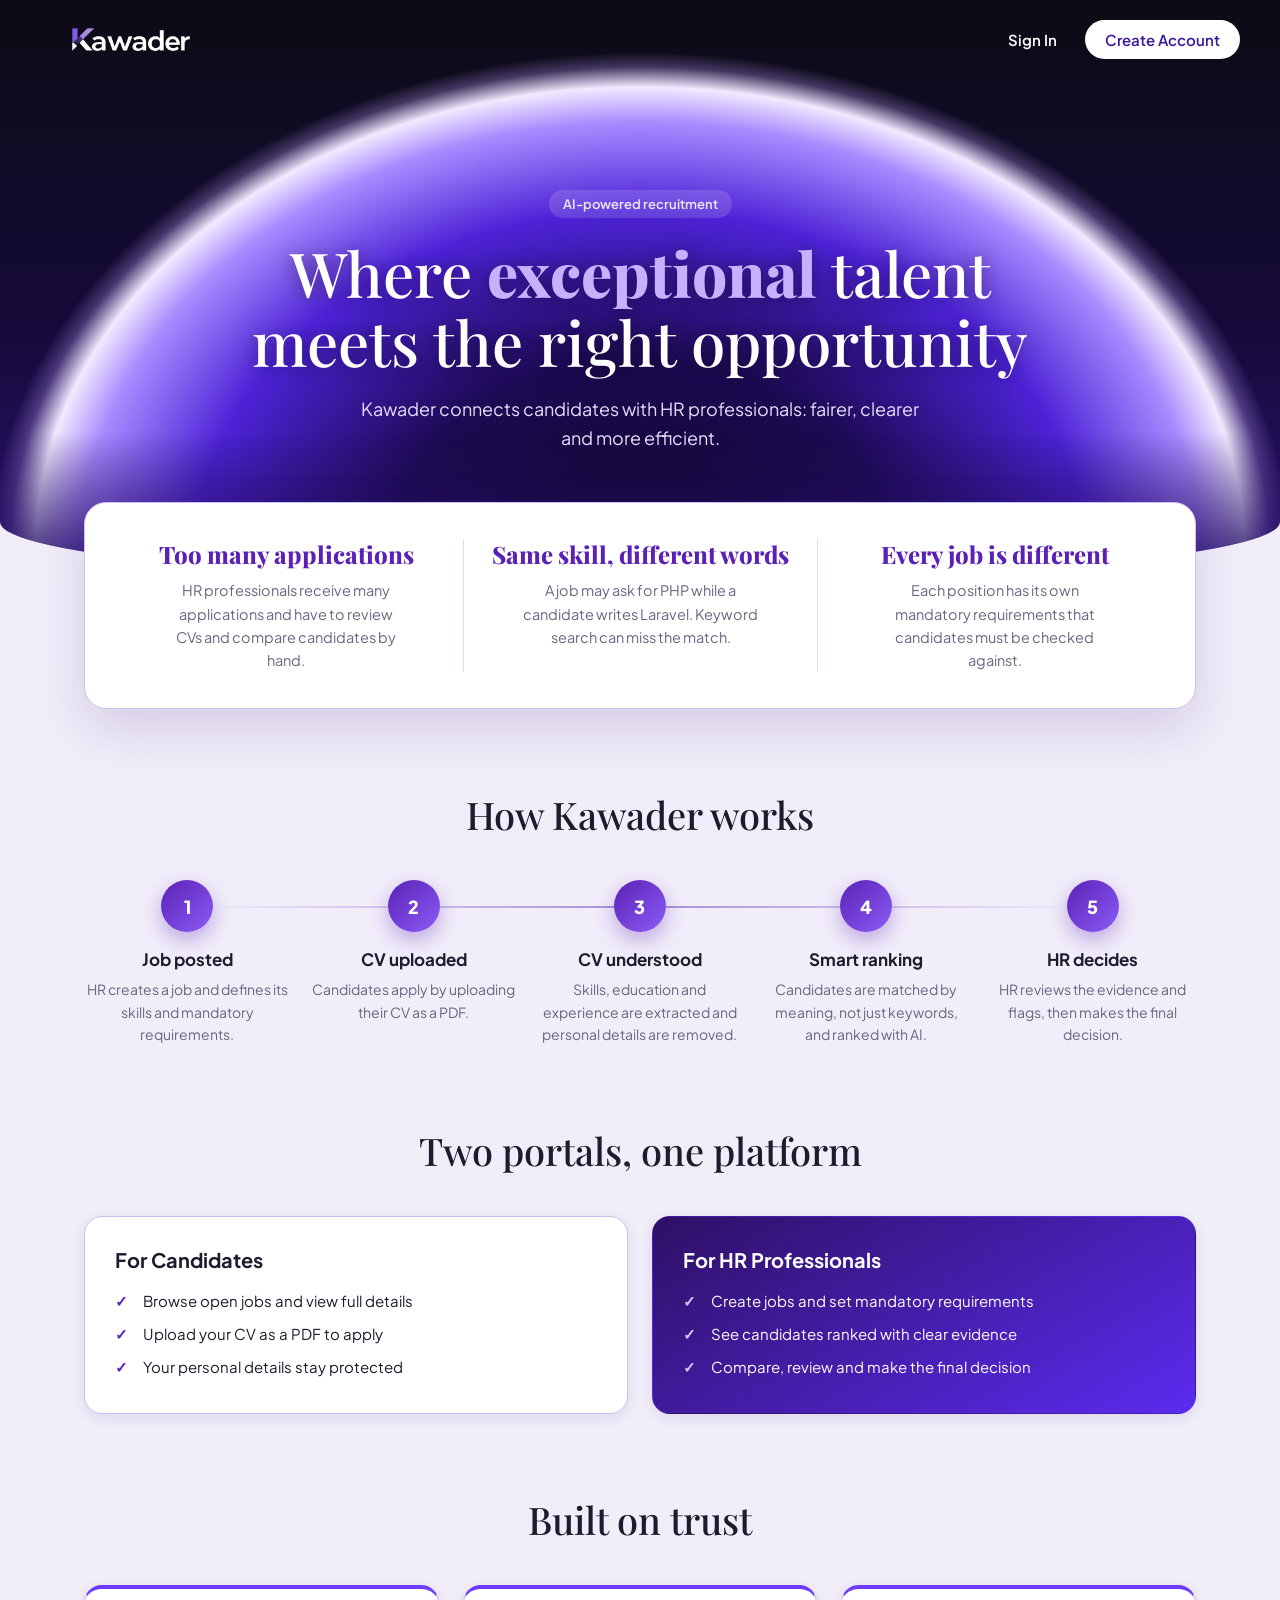
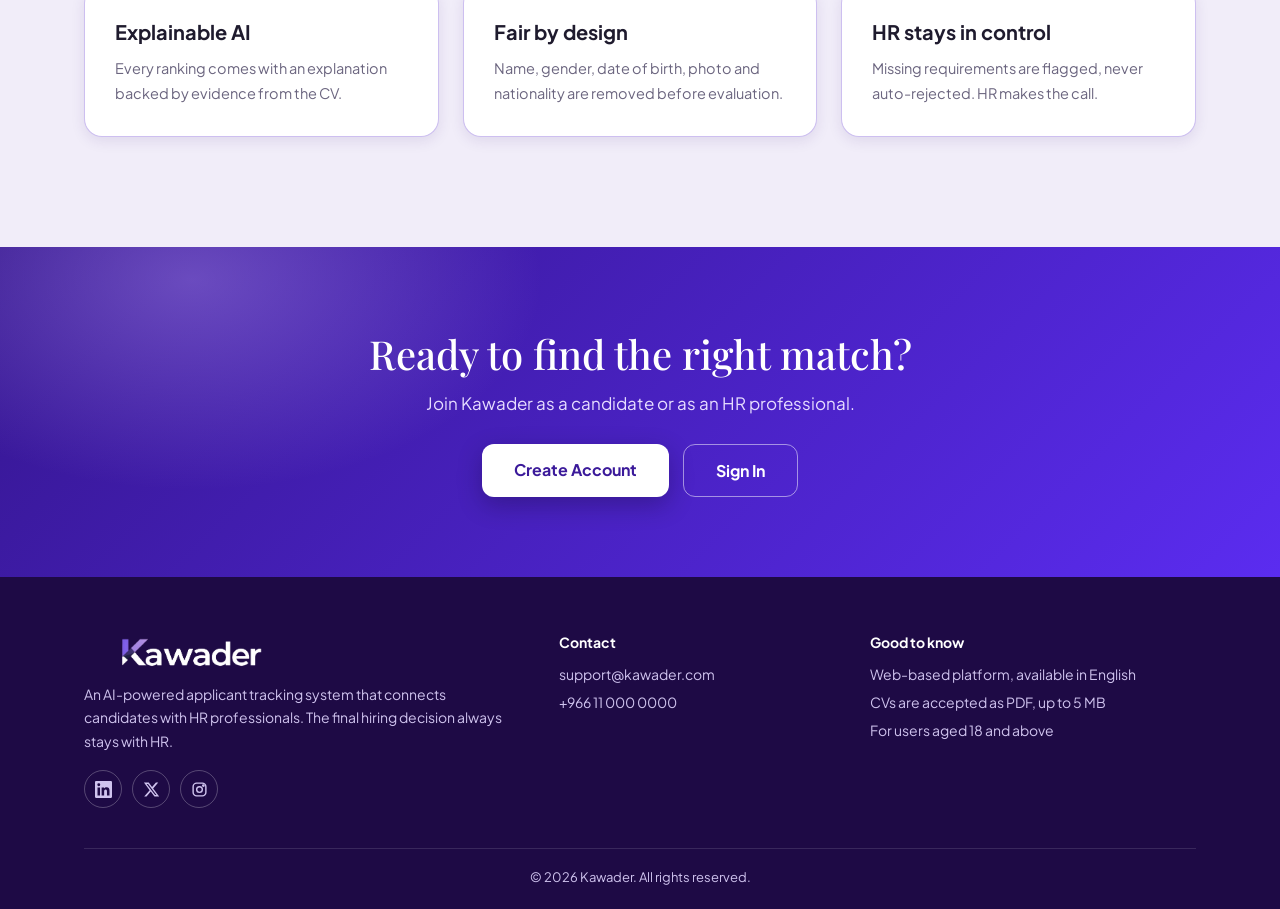
==== pages/home.html @ 70653b74 "add home" ====
<!DOCTYPE html>
<html lang="en">
<head>
  <meta charset="UTF-8">
  <meta name="viewport" content="width=device-width, initial-scale=1">
  <title>Kawader</title>
  <link rel="stylesheet" href="style.css">
</head>
<body id="homePage">

  <!-- Home page: no header, only the top bar and the footer -->
  <section class="home-hero">
    <div class="home-nav">
      <div class="home-logo-box"><img src="../images/KawaderLogoLight.png" alt="Kawader" class="home-logo"></div>
      <div class="home-top">
        <a href="signin.html">Sign In</a>
        <a href="signup.html" class="home-top-btn">Create Account</a>
      </div>
    </div>
    <div class="home-glow"></div>
    <div class="container home-hero-content">
      <span class="badge">AI-powered recruitment</span>
      <h1>Where <strong>exceptional</strong> talent meets the right opportunity</h1>
      <p>Kawader connects candidates with HR professionals: fairer, clearer and more efficient.</p>
    </div>
  </section>

  <main class="home-body">
    <div class="container">

      <section class="home-stats-card">
        <div class="home-stats">
          <div class="home-stat"><strong>Too many applications</strong><span>HR professionals receive many applications and have to review CVs and compare candidates by hand.</span></div>
          <div class="home-stat"><strong>Same skill, different words</strong><span>A job may ask for PHP while a candidate writes Laravel. Keyword search can miss the match.</span></div>
          <div class="home-stat"><strong>Every job is different</strong><span>Each position has its own mandatory requirements that candidates must be checked against.</span></div>
        </div>
      </section>

      <section class="home-block">
        <h2>How Kawader works</h2>
        <div class="home-steps">
          <div class="home-step"><div class="home-num">1</div><h3>Job posted</h3><p>HR creates a job and defines its skills and mandatory requirements.</p></div>
          <div class="home-step"><div class="home-num">2</div><h3>CV uploaded</h3><p>Candidates apply by uploading their CV as a PDF.</p></div>
          <div class="home-step"><div class="home-num">3</div><h3>CV understood</h3><p>Skills, education and experience are extracted and personal details are removed.</p></div>
          <div class="home-step"><div class="home-num">4</div><h3>Smart ranking</h3><p>Candidates are matched by meaning, not just keywords, and ranked with AI.</p></div>
          <div class="home-step"><div class="home-num">5</div><h3>HR decides</h3><p>HR reviews the evidence and flags, then makes the final decision.</p></div>
        </div>
      </section>

      <section class="home-block">
        <h2>Two portals, one platform</h2>
        <div class="home-two">
          <div class="card home-card">
            <h3>For Candidates</h3>
            <ul>
              <li>Browse open jobs and view full details</li>
              <li>Upload your CV as a PDF to apply</li>
              <li>Your personal details stay protected</li>
            </ul>
          </div>
          <div class="card home-card dark">
            <h3>For HR Professionals</h3>
            <ul>
              <li>Create jobs and set mandatory requirements</li>
              <li>See candidates ranked with clear evidence</li>
              <li>Compare, review and make the final decision</li>
            </ul>
          </div>
        </div>
      </section>

      <section class="home-block">
        <h2>Built on trust</h2>
        <div class="home-three">
          <div class="card home-card home-trust"><h3>Explainable AI</h3><p>Every ranking comes with an explanation backed by evidence from the CV.</p></div>
          <div class="card home-card home-trust"><h3>Fair by design</h3><p>Name, gender, date of birth, photo and nationality are removed before evaluation.</p></div>
          <div class="card home-card home-trust"><h3>HR stays in control</h3><p>Missing requirements are flagged, never auto-rejected. HR makes the call.</p></div>
        </div>
      </section>

    </div>
  </main>

  <section class="home-cta-band">
    <div class="container">
      <h2>Ready to find the right match?</h2>
      <p>Join Kawader as a candidate or as an HR professional.</p>
      <div class="home-cta">
        <a href="signup.html" class="home-btn home-btn-main">Create Account</a>
        <a href="signin.html" class="home-btn home-btn-ghost">Sign In</a>
      </div>
    </div>
  </section>

  <div id="site-footer"></div>

  <script src="layout.js"></script>
</body>
</html>
---- pages/style.css ----
/* Kawader - shared styles used by every page (each page has its own section at the bottom) */
@import url("https://fonts.googleapis.com/css2?family=Plus+Jakarta+Sans:wght@400;500;600;700;800&display=swap");
@import url("https://fonts.googleapis.com/css2?family=Playfair+Display:wght@500;800&display=swap");
:root {
  --purple: #5b21b6;
  --purple-dark: #4c1d95;
  --purple-light: #f1ecfc;
  --text: #1f1b2e;
  --muted: #6b657f;
  --border: #cdbff0;
}

* {
  box-sizing: border-box;
}

body {
  margin: 0;
  font-family: "Plus Jakarta Sans", sans-serif;
  color: var(--text);
  background: #f1edf9;
}

a {
  text-decoration: none;
}

.container {
  max-width: 1160px;
  margin: 0 auto;
  padding: 0 24px;
}

.sr-only {
  position: absolute;
  left: -9999px;
}

/* Buttons and inputs: purple main button, white outlined secondary button */
.btn-primary, .btn-secondary {
  border-radius: 12px;
  min-height: 46px;
  padding: 0 24px;
  font: 700 15px "Plus Jakarta Sans", sans-serif;
  cursor: pointer;
}

.btn-primary {
  background: var(--purple);
  color: #fff;
  border: 0;
}

.btn-primary:hover {
  background: var(--purple-dark);
}

.btn-primary:disabled {
  opacity: .45;
  cursor: not-allowed;
}

.btn-secondary {
  background: #fff;
  color: var(--text);
  border: 1.5px solid var(--border);
}

.input {
  border: 1.5px solid var(--border);
  border-radius: 12px;
  padding: 0 14px;
  min-height: 46px;
  outline: 0;
  font: 500 15px "Plus Jakarta Sans", sans-serif;
}

/* Card (white box with soft purple border), badge (pill label), tag (small skill label) */
.card {
  background: #fff;
  border: 1.5px solid var(--border);
  border-radius: 18px;
  padding: 24px;
  box-shadow: 0 4px 14px rgba(60,30,120,.10);
}

.badge {
  display: inline-block;
  background: var(--purple-light);
  color: var(--purple-dark);
  font-size: 13px;
  font-weight: 600;
  padding: 6px 14px;
  border-radius: 999px;
}

.tag {
  background: var(--purple-light);
  color: var(--purple-dark);
  font-size: 12.5px;
  font-weight: 600;
  padding: 5px 11px;
  border-radius: 8px;
}

/* Header: white bar, logo on the far left, page links in the middle, dark purple underline on the current page */
.site-header {
  background: #fff;
  border-bottom: 1px solid #e9e4f5;
  box-shadow: 0 2px 12px rgba(60,30,120,.06);
}

.header-inner {
  display: grid;
  grid-template-columns: 1fr auto 1fr;
  align-items: center;
  height: 76px;
  padding: 0 40px;
}

.logo {
  height: 44px;
  display: block;
}

.nav {
  display: flex;
  gap: 36px;
}

.nav a {
  padding: 6px 2px;
  color: #4b4563;
  font-weight: 600;
  font-size: 15px;
  border-bottom: 3px solid transparent;
}

.nav a:hover {
  color: var(--purple-dark);
}

.nav a.active {
  color: var(--purple-dark);
  border-bottom-color: var(--purple-dark);
}

/* Sign Out link on the right side of the header */
.auth-buttons {
  display: flex;
  justify-content: flex-end;
  align-items: center;
  gap: 8px;
}

.auth-link {
  padding: 10px 14px;
  font-weight: 600;
  font-size: 15px;
  color: #4b4563;
}

.auth-link:hover {
  color: var(--purple-dark);
}

/* Footer: dark purple, 4 columns (description, contact, about the project) and copyright line */
.site-footer {
  background: #1e0a45;
  color: #cfc3ee;
  padding: 56px 0 24px;
}

.footer-grid {
  display: grid;
  grid-template-columns: 1.6fr 1fr 1.2fr;
  gap: 40px;
}

.footer-grid div {
  display: flex;
  flex-direction: column;
  gap: 10px;
  font-size: 14px;
}

.footer-grid p {
  margin: 0;
  line-height: 1.7;
}

.footer-grid h4 {
  margin: 0 0 4px;
  color: #fff;
  font-size: 14px;
}

.footer-grid a {
  color: #cfc3ee;
}

.footer-grid a:hover {
  color: #fff;
}

/* Social icons under the footer description */
.footer-grid .footer-social {
  flex-direction: row;
  gap: 10px;
  margin-top: 6px;
}

.footer-social a {
  display: grid;
  place-items: center;
  width: 38px;
  height: 38px;
  border: 1px solid rgba(255,255,255,.25);
  border-radius: 50%;
}

.footer-social a:hover {
  background: rgba(255,255,255,.12);
  border-color: #fff;
}

.footer-social svg {
  width: 17px;
  height: 17px;
}

.footer-logo {
  height: 40px;
  align-self: flex-start;
}

.copyright {
  border-top: 1px solid rgba(255,255,255,.12);
  margin-top: 40px;
  padding-top: 20px;
  font-size: 13px;
  text-align: center;
}

/* Modal: dark overlay with a white rounded box in the center (used by Job Details and Upload CV) */
.modal-overlay {
  position: fixed;
  inset: 0;
  background: rgba(15,6,40,.6);
  display: flex;
  align-items: center;
  justify-content: center;
  padding: 20px;
  z-index: 100;
}

.modal-overlay[hidden] {
  display: none;
}

.modal {
  background: #fff;
  border-radius: 20px;
  padding: 28px;
  width: 100%;
  max-width: 460px;
}

.modal h3 {
  margin: 0 0 6px;
  font-size: 22px;
}

.modal-actions {
  display: flex;
  justify-content: flex-end;
  gap: 10px;
  margin-top: 16px;
}

.message {
  min-height: 20px;
  margin: 8px 0 0;
  font-size: 13.5px;
  color: var(--muted);
}

.message.error {
  color: #b42318;
}

.message.success {
  color: #0a7a3d;
}

@media (max-width: 960px) {
  .footer-grid {
    grid-template-columns: 1fr 1fr;
  }
}

@media (max-width: 620px) {
  .footer-grid {
    grid-template-columns: 1fr;
  }
  .header-inner {
    display: flex;
    justify-content: space-between;
    padding: 0 16px;
  }
  .nav {
    gap: 12px;
  }
  .nav a {
    font-size: 13px;
  }
  .logo {
    height: 34px;
  }
  .modal-actions {
    flex-direction: column-reverse;
  }
}

/* ##########################################################
   START OF JOBS PAGE STYLES  (owner: Jobs page)
   - Every selector here starts with #jobsPage, so it only
     affects the Jobs page. Please do not edit this section.
   - Other pages: do NOT write inside this section. Add your
     own section AFTER the "END OF JOBS PAGE STYLES" line:
       1. wrap your page in <div id="yourPage">
       2. start every selector with #yourPage
          example:  #profilePage .title { ... }
   ########################################################## */

/* Hero: near-black background with a glowing purple arch behind the title */
#jobsPage .jobs-hero {
  position: relative;
  overflow: hidden;
  background: #0d0b14;
  padding: 110px 0 190px;
}

#jobsPage .jobs-hero-glow {
  position: absolute;
  left: 50%;
  top: 24px;
  width: 1100px;
  height: 1400px;
  margin-left: -550px;
  border-radius: 50%;
  background: radial-gradient(ellipse closest-side, #0f0628 0%, #1c0a52 35%, #33108f 58%, #5b2cf0 76%, #a98bff 88%, #f1eaff 94%, rgba(190,160,255,.3) 98%, rgba(190,160,255,0) 100%);
}

#jobsPage .jobs-hero-content {
  position: relative;
  text-align: center;
  color: #fff;
}

#jobsPage .jobs-hero .badge {
  background: rgba(255,255,255,.12);
  color: #e4d9ff;
}

#jobsPage .jobs-hero h1 {
  margin: 18px 0 12px;
  font-family: "Playfair Display", serif;
  font-size: 56px;
  line-height: 1.15;
  font-weight: 500;
  text-shadow: 0 2px 18px rgba(0,0,0,.45);
}

#jobsPage .jobs-hero h1 strong {
  font-weight: 800;
  color: #a678ff;
}

#jobsPage .jobs-hero p {
  margin: 0 auto 48px;
  max-width: 560px;
  font-size: 17px;
  line-height: 1.6;
  color: #e6dcff;
}

/* Search bar: white rounded box with the input and the Search button */
#jobsPage .jobs-search {
  display: flex;
  gap: 10px;
  max-width: 680px;
  margin: 0 auto;
  background: #fff;
  padding: 8px;
  border-radius: 16px;
}

#jobsPage .jobs-search .input {
  flex: 1;
  min-width: 0;
  border: 0;
  min-height: 48px;
}

/* Category filter chips and the 'Available Jobs' heading */
#jobsPage .jobs-section {
  padding-top: 36px;
  padding-bottom: 64px;
}

#jobsPage .jobs-filters {
  display: flex;
  flex-wrap: wrap;
  gap: 10px;
  margin-bottom: 28px;
}

#jobsPage .jobs-chip {
  border: 1px solid #ddd6ee;
  background: #fff;
  color: #4b4563;
  font: 600 14px "Plus Jakarta Sans", sans-serif;
  padding: 10px 18px;
  border-radius: 999px;
  min-height: 44px;
  cursor: pointer;
}

#jobsPage .jobs-chip.active {
  background: var(--purple);
  border-color: var(--purple);
  color: #fff;
}

#jobsPage .jobs-head {
  display: flex;
  align-items: baseline;
  justify-content: space-between;
  margin-bottom: 20px;
}

#jobsPage .jobs-head h2 {
  margin: 0;
  font-size: 24px;
  font-weight: 800;
}

#jobsPage .jobs-head span {
  font-size: 14px;
  color: var(--muted);
}

/* Jobs grid: 3 cards per row (2 on tablet, 1 on phone) */
#jobsPage .jobs-grid {
  display: grid;
  grid-template-columns: repeat(3, 1fr);
  gap: 24px;
}

#jobsPage .jobs-empty {
  grid-column: 1 / -1;
  text-align: center;
  color: var(--muted);
  padding: 40px 0;
}

/* Job card: lifts up slightly on hover */
#jobsPage .job-card {
  display: flex;
  flex-direction: column;
  gap: 14px;
  transition: transform .2s, box-shadow .2s, border-color .2s;
}

#jobsPage .job-card:hover {
  transform: translateY(-4px);
  box-shadow: 0 14px 30px rgba(91,33,182,.14);
  border-color: #a78bdb;
}

#jobsPage .job-card h3 {
  margin: 0;
  font-size: 19px;
}

#jobsPage .job-company {
  font-size: 14px;
  color: var(--purple);
  font-weight: 600;
  margin-top: 2px;
}

/* City with a small pin icon, shown on the card (experience is only inside the details) */
#jobsPage .job-city {
  display: flex;
  align-items: center;
  gap: 5px;
}

#jobsPage .job-city svg {
  width: 14px;
  height: 14px;
  flex-shrink: 0;
}

#jobsPage .job-desc {
  margin: 0;
  font-size: 14px;
  line-height: 1.6;
  color: #5a5470;
}

#jobsPage .job-tags {
  display: flex;
  flex-wrap: wrap;
  gap: 8px;
}

#jobsPage .job-meta {
  display: flex;
  justify-content: space-between;
  gap: 8px;
  font-size: 13px;
  color: var(--muted);
  border-top: 1px solid #efeaf8;
  padding-top: 14px;
  margin-top: auto;
}

/* View Details / Apply buttons inside each card */
#jobsPage .job-actions {
  display: flex;
  gap: 10px;
}

#jobsPage .job-actions button {
  flex: 1;
  padding: 0 12px;
}

/* View Details modal (reuses the shared modal styles) */
#jobsPage .details-modal {
  max-width: 640px;
  max-height: 90vh;
  overflow-y: auto;
}

#jobsPage .details-meta {
  display: grid;
  grid-template-columns: 1fr 1fr;
  gap: 12px;
  margin: 18px 0 6px;
}

#jobsPage .details-meta div {
  background: var(--purple-light);
  border-radius: 12px;
  padding: 12px 14px;
  display: flex;
  flex-direction: column;
  gap: 2px;
}

#jobsPage .details-meta small {
  color: var(--muted);
  font-size: 12px;
}

#jobsPage .details-meta span {
  font-weight: 700;
  font-size: 14px;
}

#jobsPage .details-modal h4 {
  margin: 22px 0 8px;
  font-size: 15px;
}

#jobsPage .details-modal p, #jobsPage .details-modal ul {
  margin: 0;
  font-size: 14px;
  line-height: 1.7;
  color: #5a5470;
}

#jobsPage .details-modal ul {
  padding-left: 20px;
}

/* Upload your CV modal: header, progress steps, drop zone, profile CV link */
#jobsPage #applyModal .modal {
  max-width: 540px;
}

#jobsPage .apply-header {
  display: flex;
  justify-content: space-between;
  align-items: flex-start;
  gap: 16px;
}

#jobsPage .apply-header h3 {
  font-size: 26px;
  font-weight: 800;
}

#jobsPage .apply-subtitle {
  margin: 6px 0 0;
  font-size: 14.5px;
  color: var(--muted);
}

#jobsPage .close-btn {
  width: 40px;
  height: 40px;
  flex-shrink: 0;
  border: 0;
  border-radius: 50%;
  background: #f3f1f9;
  font-size: 22px;
  color: var(--text);
  cursor: pointer;
}

#jobsPage .close-btn:hover {
  background: var(--purple-light);
}

#jobsPage .steps {
  display: flex;
  gap: 12px;
  margin: 20px 0;
}

#jobsPage .steps span {
  flex: 1;
  height: 6px;
  border-radius: 999px;
  background: #e6dcfb;
}

#jobsPage .steps span.on {
  background: linear-gradient(90deg, #4c1d95, #7c3aed);
}

#jobsPage .upload-box {
  display: flex;
  flex-direction: column;
  align-items: center;
  gap: 6px;
  padding: 44px 16px;
  border: 1.5px dashed #c9a8f0;
  border-radius: 20px;
  background: #f0e9fc;
  text-align: center;
  cursor: pointer;
  transition: background .2s, border-color .2s;
}

#jobsPage .upload-box:hover,
#jobsPage .upload-box.dragging {
  background: #e9dffb;
  border-color: var(--purple);
}

#jobsPage .upload-box svg {
  width: 40px;
  height: 40px;
  margin-bottom: 10px;
  color: var(--purple);
}

#jobsPage .upload-box strong {
  font-size: 19px;
  word-break: break-all;
}

#jobsPage .upload-box small {
  font-size: 14px;
  color: var(--muted);
}

#jobsPage .link-btn {
  display: block;
  margin: 20px 0 0 6px;
  padding: 0;
  border: 0;
  background: none;
  font: 600 16px "Plus Jakarta Sans", sans-serif;
  color: #7c3aed;
  cursor: pointer;
}

#jobsPage .link-btn[hidden] {
  display: none;
}

@media (max-width: 960px) {
  #jobsPage .jobs-grid {
    grid-template-columns: repeat(2, 1fr);
  }
  #jobsPage .jobs-hero h1 {
    font-size: 44px;
  }
}

@media (max-width: 620px) {
  #jobsPage .jobs-grid {
    grid-template-columns: 1fr;
  }
  #jobsPage .jobs-hero {
    padding: 72px 0 120px;
  }
  #jobsPage .jobs-hero-glow {
    width: 760px;
    height: 1000px;
    margin-left: -380px;
  }
  #jobsPage .jobs-hero h1 {
    font-size: 34px;
  }
  #jobsPage .jobs-search {
    flex-direction: column;
  }
  #jobsPage .details-meta {
    grid-template-columns: 1fr;
  }
}

/* ##########################################################
   END OF JOBS PAGE STYLES
   Add the styles of your page below this line
   ########################################################## */

/* ##########################################################
   START OF HOME PAGE STYLES  (owner: Home page)
   Every selector starts with #homePage (the id of the <body> of that page)
   ########################################################## */
/* Hero: dark background blending into deep purple, with a glowing dome that fades out smoothly at the bottom */
#homePage .home-hero {
  position:relative;
  overflow:hidden;
  padding:190px 0 130px;
  border-radius:0 0 50% 50% / 0 0 60px 60px;
  background:linear-gradient(180deg,#0d0b14 0%,#150a38 55%,#2a1270 100%);
}

#homePage .home-glow {
  position:absolute;
  left:50%;
  bottom:-470px;
  width:1300px;
  height:1000px;
  margin-left:-650px;
  border-radius:50%;
  background:radial-gradient(ellipse closest-side,#0f0628 0%,#1c0a52 38%,#4d22d6 68%,#a98bff 86%,#f1eaff 93%,rgba(190,160,255,.3) 97%,rgba(190,160,255,0) 100%);
  -webkit-mask-image:linear-gradient(#000 0%,#000 38%,transparent 53%);
  mask-image:linear-gradient(#000 0%,#000 38%,transparent 53%);
}

#homePage .home-hero-content {
  position:relative;
  text-align:center;
  color:#fff;
}

#homePage .home-hero .badge {
  background:rgba(255,255,255,.14);
  color:#efe8ff;
}

#homePage .home-hero h1 {
  max-width:860px;
  margin:20px auto 18px;
  font-family:"Playfair Display",serif;
  font-size:62px;
  line-height:1.12;
  font-weight:500;
  text-shadow:0 2px 18px rgba(0,0,0,.45);
}

#homePage .home-hero h1 strong {
  font-weight:800;
  color:#c9b0ff;
}

#homePage .home-hero-content > p {
  max-width:560px;
  margin:0 auto;
  font-size:18px;
  line-height:1.6;
  color:#e6dcff;
}






/* Top bar: logo on the left, Sign In and Create Account on the right */
#homePage .home-nav {
  position:absolute;
  top:0;
  left:0;
  right:0;
  z-index:2;
  display:flex;
  align-items:center;
  justify-content:space-between;
  padding:20px 40px;
}

#homePage .home-logo-box {
  display:flex;
}

#homePage .home-logo {
  height:34px;
}

#homePage .home-top {
  display:flex;
  align-items:center;
  gap:8px;
}

#homePage .home-top a {
  padding:10px 20px;
  border-radius:999px;
  font-weight:600;
  font-size:15px;
  color:#fff;
}

#homePage .home-top a:hover {
  background:rgba(255,255,255,.12);
}

#homePage .home-top .home-top-btn {
  background:#fff;
  color:#3b1a9a;
}

#homePage .home-top .home-top-btn:hover {
  background:#efe8ff;
}

/* Light content area */
#homePage .home-body {
  display:block;
  padding-bottom:30px;
}

#homePage .home-stats-card {
  position:relative;
  z-index:2;
  margin-top:-80px;
  margin-bottom:80px;
  padding:36px 24px;
  border:1.5px solid var(--border);
  border-radius:22px;
  background:#fff;
  box-shadow:0 20px 50px rgba(60,30,120,.15);
}

#homePage .home-stats {
  display:grid;
  grid-template-columns:repeat(3,1fr);
  text-align:center;
}

#homePage .home-stat {
  padding:0 20px;
}

#homePage .home-stat+.home-stat {
  border-left:1px solid #e4daf7;
}

#homePage .home-stat strong {
  display:block;
  font-family:"Playfair Display",serif;
  font-size:24px;
  font-weight:800;
  line-height:1.25;
  color:var(--purple);
}

#homePage .home-stat span {
  display:block;
  max-width:240px;
  margin:10px auto 0;
  font-size:14.5px;
  line-height:1.6;
  color:var(--muted);
}

#homePage .home-block {
  margin-bottom:80px;
}

#homePage .home-block h2 {
  margin:0 0 40px;
  text-align:center;
  font-family:"Playfair Display",serif;
  font-size:38px;
  font-weight:500;
  color:var(--text);
}

/* How it works: 5 numbered steps joined by a line */
#homePage .home-steps {
  position:relative;
  display:grid;
  grid-template-columns:repeat(5,1fr);
  gap:20px;
}

#homePage .home-steps::before {
  content:"";
  position:absolute;
  top:26px;
  left:10%;
  right:10%;
  height:2px;
  background:linear-gradient(90deg,transparent,#a78bdb,transparent);
}

#homePage .home-step {
  position:relative;
  text-align:center;
}

#homePage .home-num {
  display:grid;
  place-items:center;
  width:52px;
  height:52px;
  margin:0 auto 16px;
  border-radius:50%;
  background:linear-gradient(135deg,#5b21b6,#8b5cf6);
  box-shadow:0 8px 20px rgba(91,33,182,.35);
  font-weight:800;
  font-size:18px;
  color:#fff;
}

#homePage .home-step h3 {
  margin:0 0 8px;
  font-size:17px;
}

#homePage .home-step p {
  margin:0;
  font-size:14px;
  line-height:1.6;
  color:var(--muted);
}

/* Cards */
#homePage .home-two {
  display:grid;
  grid-template-columns:repeat(2,1fr);
  gap:24px;
}

#homePage .home-three {
  display:grid;
  grid-template-columns:repeat(3,1fr);
  gap:24px;
}

#homePage .home-card {
  padding:30px;
  transition:transform .2s,box-shadow .2s;
}

#homePage .home-card:hover {
  transform:translateY(-4px);
  box-shadow:0 14px 30px rgba(91,33,182,.16);
}

#homePage .home-card h3 {
  margin:0 0 12px;
  font-size:20px;
}

#homePage .home-card p {
  margin:0;
  font-size:14.5px;
  line-height:1.7;
  color:var(--muted);
}

#homePage .home-card ul {
  margin:0;
  padding:0;
  list-style:none;
}

#homePage .home-card li {
  position:relative;
  padding:7px 0 7px 28px;
  font-size:15px;
}

#homePage .home-card li::before {
  content:"\2713";
  position:absolute;
  left:0;
  font-weight:700;
  color:var(--purple);
}

#homePage .home-card.dark {
  border-color:transparent;
  background:linear-gradient(150deg,#2e1065,#5b2cf0);
  color:#fff;
}

#homePage .home-card.dark li::before {
  color:#d8c6ff;
}

#homePage .home-trust {
  border-top:4px solid #6d3bff;
}

/* Final call to action */
#homePage .home-cta-band {
  padding:80px 0;
  text-align:center;
  color:#fff;
  background:radial-gradient(500px 300px at 15% 10%,rgba(196,168,255,.35),transparent 70%),linear-gradient(135deg,#35168f,#5b2cf0);
}

#homePage .home-cta-band h2 {
  margin:0 0 12px;
  font-family:"Playfair Display",serif;
  font-size:40px;
  font-weight:500;
}

#homePage .home-cta-band p {
  margin:0 0 30px;
  font-size:17px;
  color:#e6dcff;
}

#homePage .home-cta {
  display:flex;
  justify-content:center;
  gap:14px;
}

#homePage .home-btn {
  padding:15px 32px;
  border-radius:12px;
  font-weight:700;
  font-size:16px;
}

#homePage .home-btn-main {
  background:#fff;
  color:#3b1a9a;
  box-shadow:0 8px 24px rgba(15,6,40,.3);
}

#homePage .home-btn-main:hover {
  background:#efe8ff;
}

#homePage .home-btn-ghost {
  border:1.5px solid rgba(255,255,255,.5);
  color:#fff;
}

#homePage .home-btn-ghost:hover {
  background:rgba(255,255,255,.12);
}

@media (max-width:960px) {
  #homePage .home-hero h1 {
    font-size:48px;
  }
  #homePage .home-stats,#homePage .home-two,#homePage .home-three,#homePage .home-steps {
    grid-template-columns:1fr;
  }
  #homePage .home-stat+.home-stat {
    margin-top:24px;
    padding-top:24px;
    border-left:0;
    border-top:1px solid #e4daf7;
  }
  #homePage .home-steps {
    gap:32px;
  }
  #homePage .home-steps::before {
    display:none;
  }
}

@media (max-width:620px) {
  #homePage .home-hero {
    padding:130px 0 90px;
  }
  #homePage .home-hero h1 {
    font-size:36px;
  }
  #homePage .home-glow {
    width:900px;
    height:800px;
    margin-left:-450px;
    bottom:-330px;
  }
  #homePage .home-nav {
    padding:14px 16px;
  }
  #homePage .home-top a {
    padding:8px 12px;
    font-size:14px;
  }
  #homePage .home-block h2,#homePage .home-cta-band h2 {
    font-size:30px;
  }
  #homePage .home-cta {
    flex-direction:column;
    align-items:center;
  }
}

/* ##########################################################
   END OF HOME PAGE STYLES
   Add the styles of your page below this line
   ########################################################## */
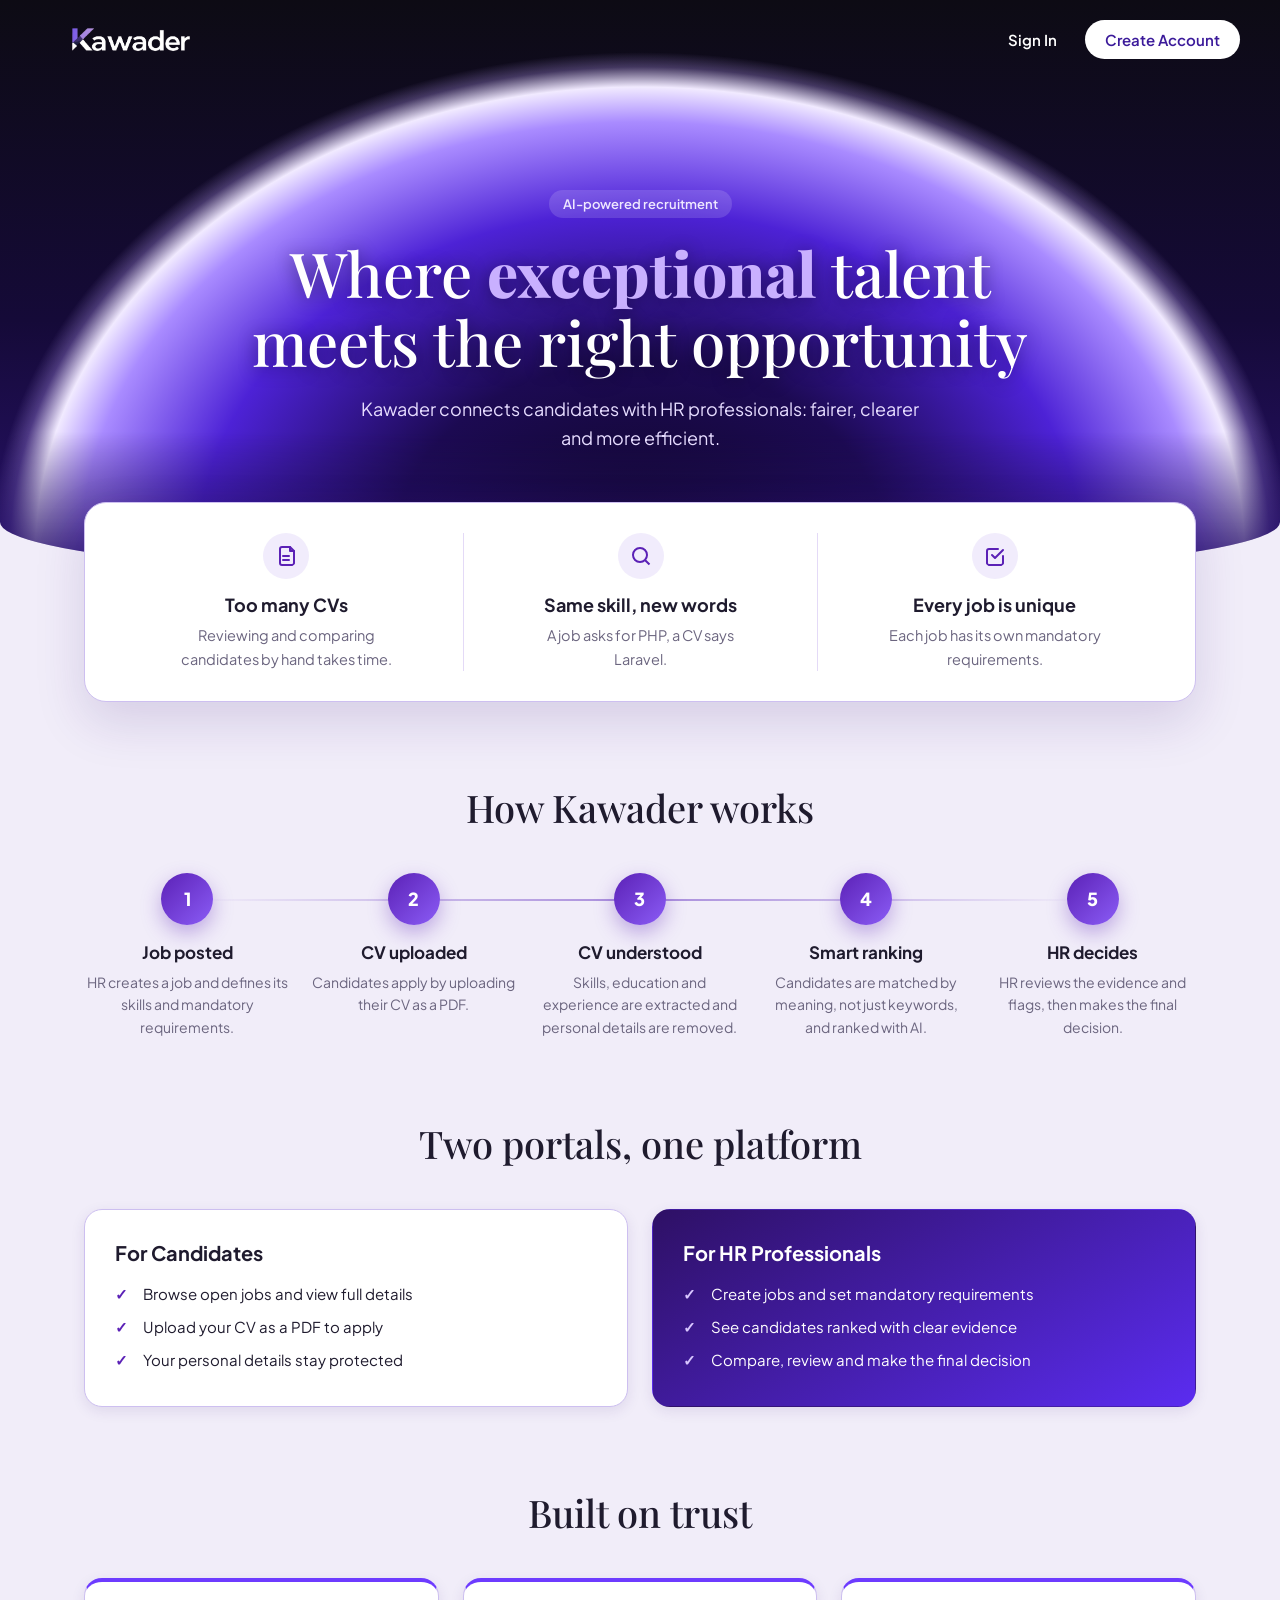
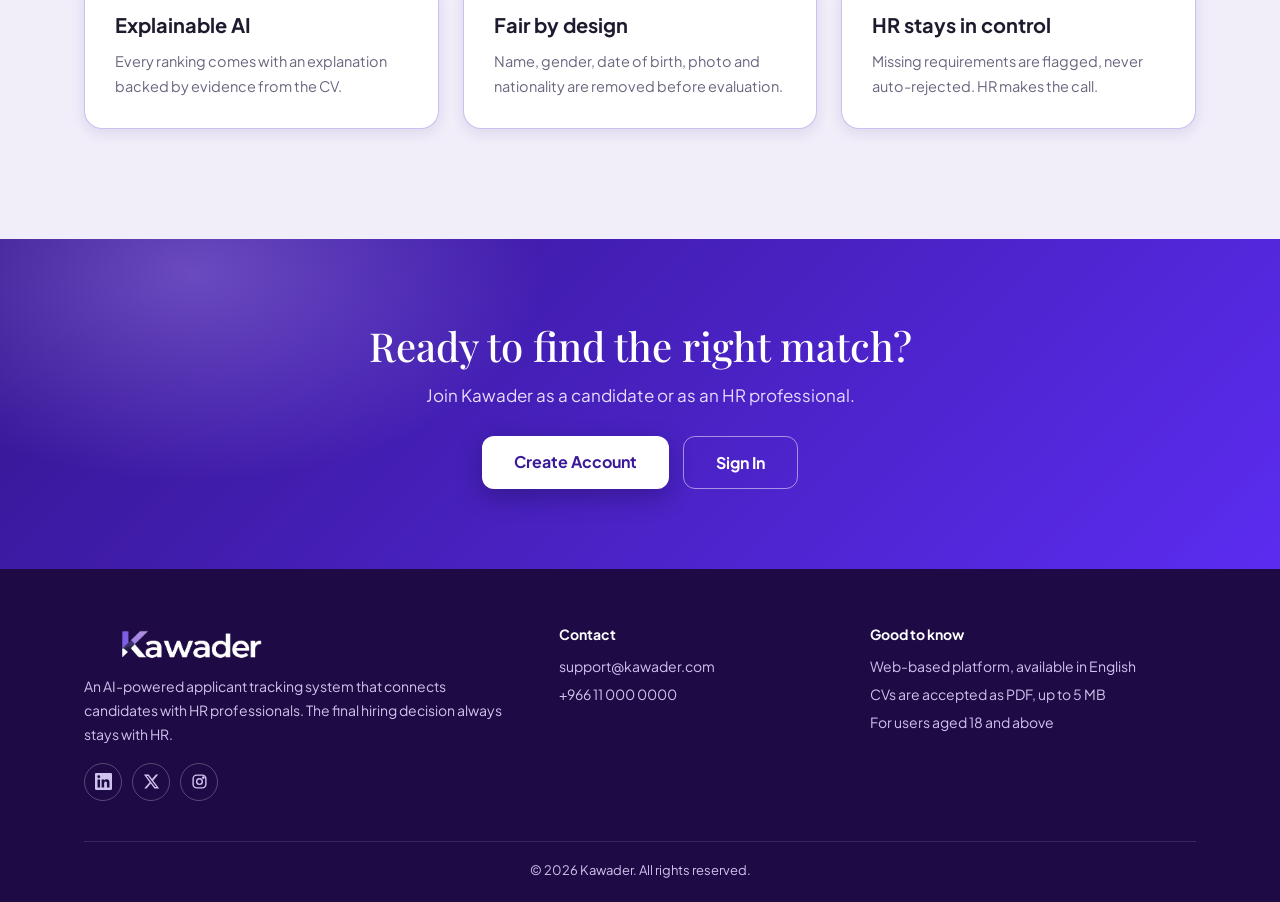
==== commit 404640ac: "edit home" ====
--- a/pages/home.html
+++ b/pages/home.html
@@ -30,9 +30,9 @@
 
       <section class="home-stats-card">
         <div class="home-stats">
-          <div class="home-stat"><strong>Too many applications</strong><span>HR professionals receive many applications and have to review CVs and compare candidates by hand.</span></div>
-          <div class="home-stat"><strong>Same skill, different words</strong><span>A job may ask for PHP while a candidate writes Laravel. Keyword search can miss the match.</span></div>
-          <div class="home-stat"><strong>Every job is different</strong><span>Each position has its own mandatory requirements that candidates must be checked against.</span></div>
+          <div class="home-stat"><svg viewBox="0 0 24 24" fill="none" stroke="currentColor" stroke-width="2" stroke-linecap="round" stroke-linejoin="round"><path d="M8 3h8l4 4v12a2 2 0 0 1-2 2H8a2 2 0 0 1-2-2V5a2 2 0 0 1 2-2z"/><path d="M16 3v4h4M9 12h6M9 16h6"/></svg><strong>Too many CVs</strong><span>Reviewing and comparing candidates by hand takes time.</span></div>
+          <div class="home-stat"><svg viewBox="0 0 24 24" fill="none" stroke="currentColor" stroke-width="2" stroke-linecap="round" stroke-linejoin="round"><circle cx="11" cy="11" r="7"/><path d="M21 21l-4.3-4.3"/></svg><strong>Same skill, new words</strong><span>A job asks for PHP, a CV says Laravel.</span></div>
+          <div class="home-stat"><svg viewBox="0 0 24 24" fill="none" stroke="currentColor" stroke-width="2" stroke-linecap="round" stroke-linejoin="round"><path d="M9 11l3 3 8-8"/><path d="M20 12v7a2 2 0 0 1-2 2H6a2 2 0 0 1-2-2V7a2 2 0 0 1 2-2h9"/></svg><strong>Every job is unique</strong><span>Each job has its own mandatory requirements.</span></div>
         </div>
       </section>
 
@@ -96,4 +96,4 @@
 
   <script src="layout.js"></script>
 </body>
-</html>
+</html>
--- a/pages/style.css
+++ b/pages/style.css
@@ -857,7 +857,7 @@
   z-index:2;
   margin-top:-80px;
   margin-bottom:80px;
-  padding:36px 24px;
+  padding:30px 24px;
   border:1.5px solid var(--border);
   border-radius:22px;
   background:#fff;
@@ -878,19 +878,28 @@
   border-left:1px solid #e4daf7;
 }
 
+#homePage .home-stat svg {
+  display:block;
+  width:46px;
+  height:46px;
+  margin:0 auto 14px;
+  padding:11px;
+  border-radius:50%;
+  background:var(--purple-light);
+  color:var(--purple);
+}
+
 #homePage .home-stat strong {
   display:block;
-  font-family:"Playfair Display",serif;
-  font-size:24px;
-  font-weight:800;
-  line-height:1.25;
-  color:var(--purple);
+  font-size:18px;
+  font-weight:700;
+  color:var(--text);
 }
 
 #homePage .home-stat span {
   display:block;
-  max-width:240px;
-  margin:10px auto 0;
+  max-width:230px;
+  margin:8px auto 0;
   font-size:14.5px;
   line-height:1.6;
   color:var(--muted);
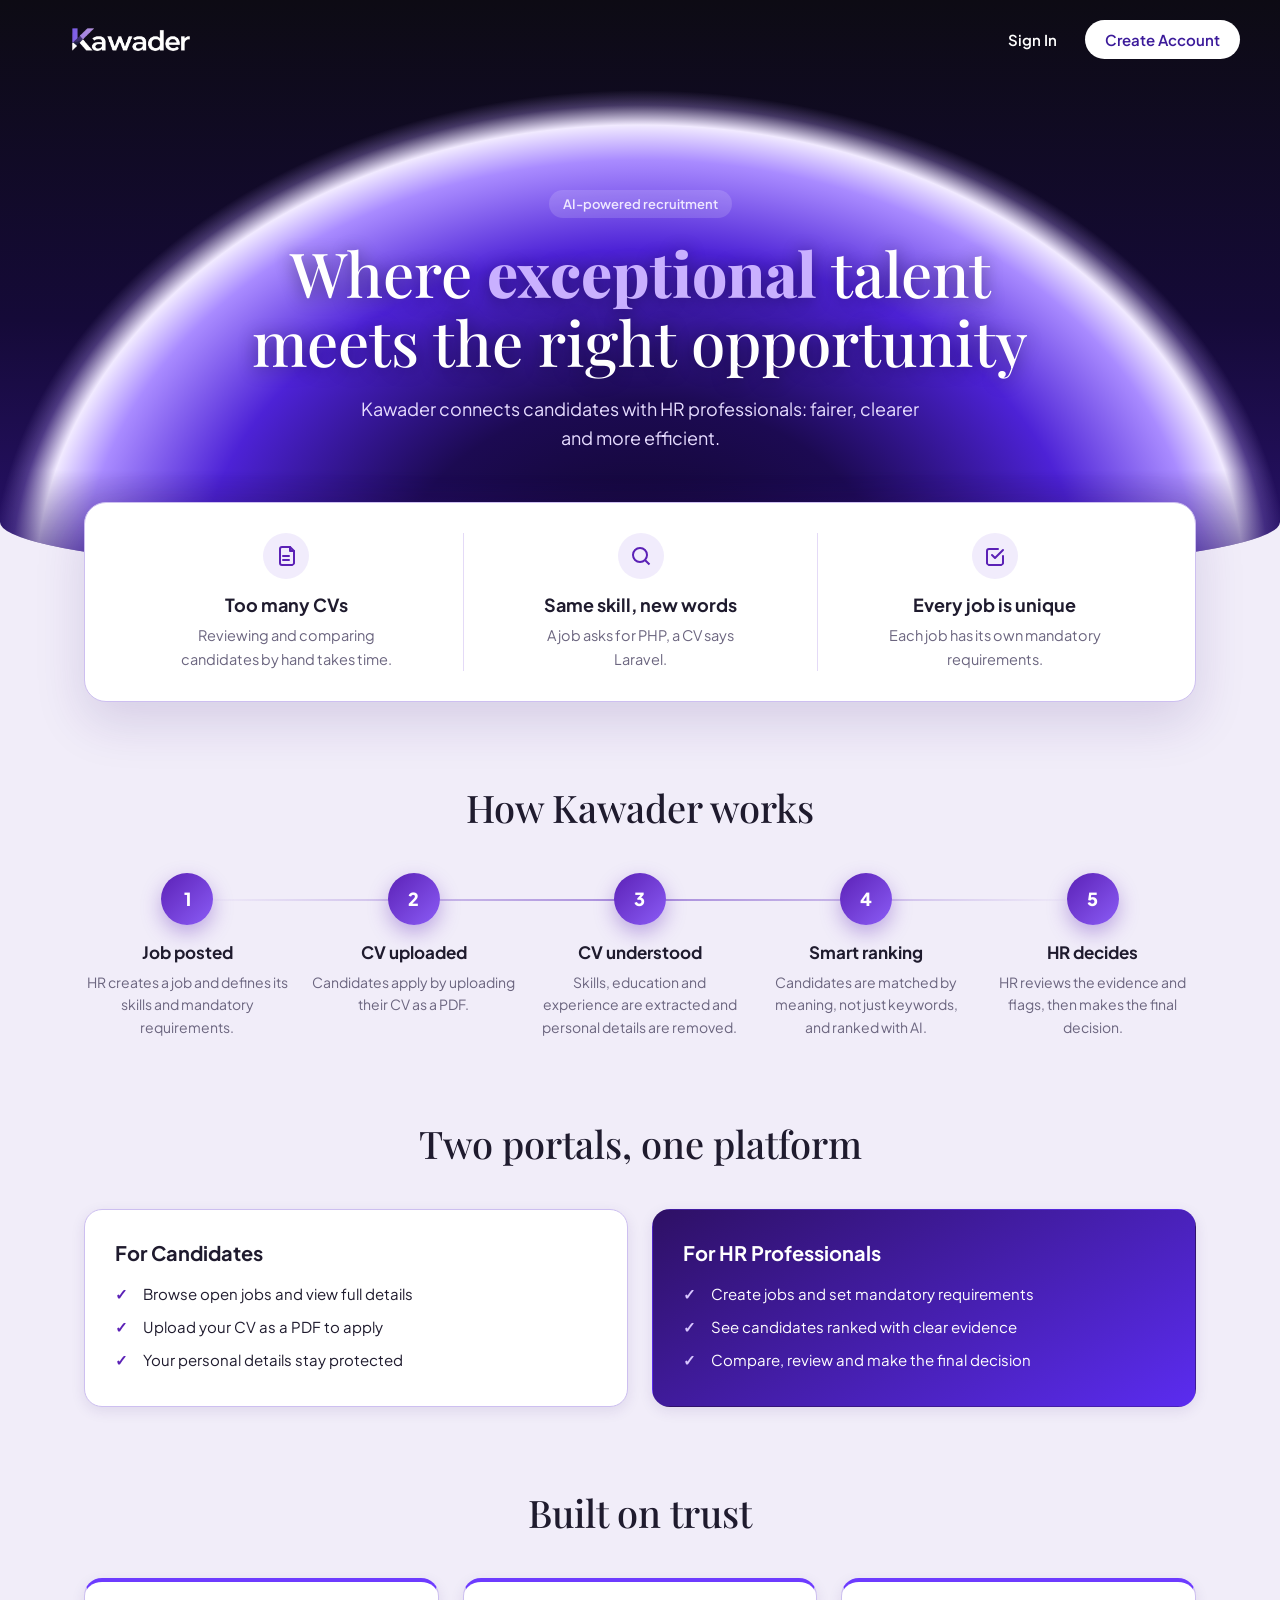
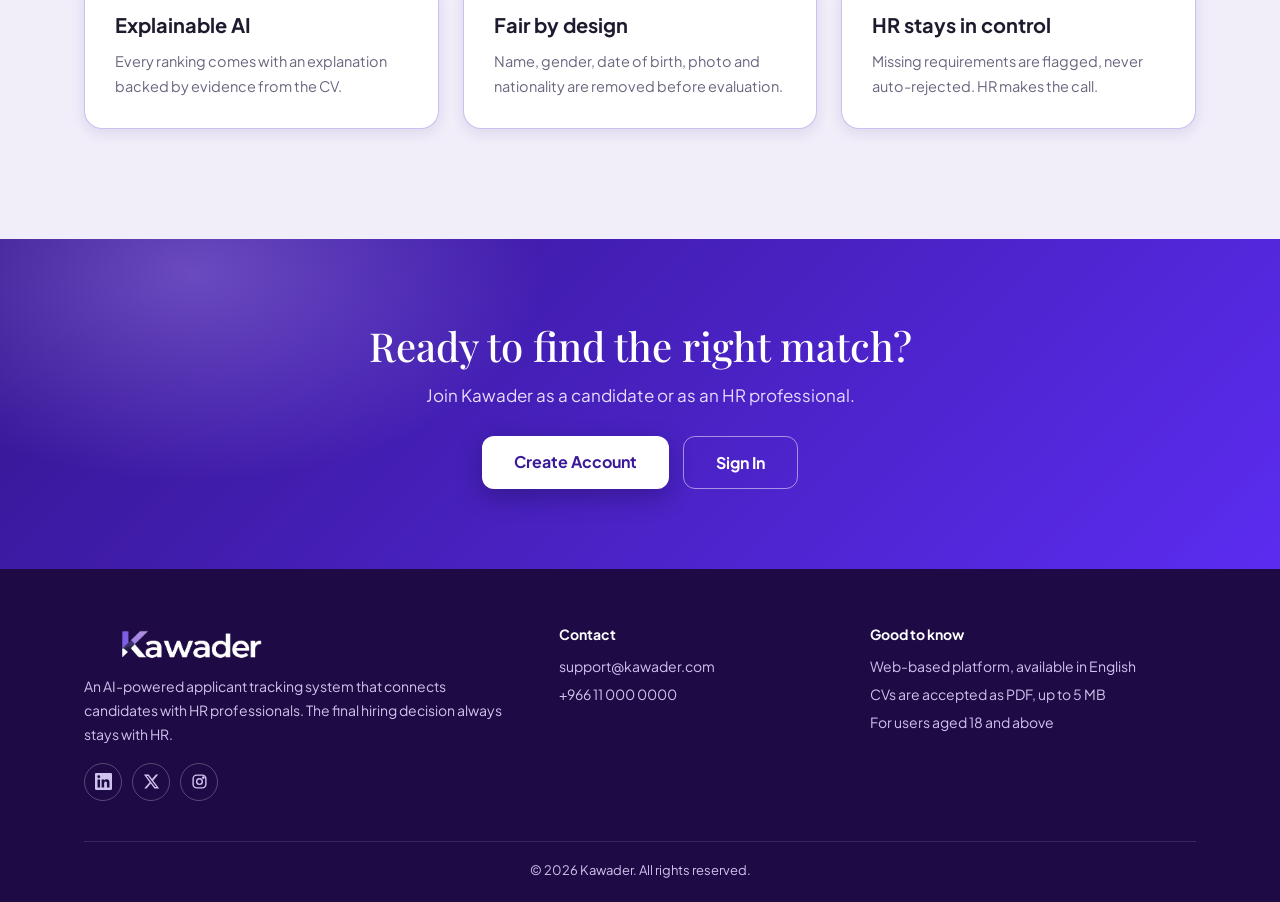
==== commit 49e7e082: "lttle editing" ====
--- a/pages/home.html
+++ b/pages/home.html
@@ -9,7 +9,7 @@
 <body id="homePage">
 
   <!-- Home page: no header, only the top bar and the footer -->
-  <section class="home-hero">
+  <section class="page-hero home-hero">
     <div class="home-nav">
       <div class="home-logo-box"><img src="../images/KawaderLogoLight.png" alt="Kawader" class="home-logo"></div>
       <div class="home-top">
@@ -17,7 +17,7 @@
         <a href="signup.html" class="home-top-btn">Create Account</a>
       </div>
     </div>
-    <div class="home-glow"></div>
+    <div class="page-hero-glow"></div>
     <div class="container home-hero-content">
       <span class="badge">AI-powered recruitment</span>
       <h1>Where <strong>exceptional</strong> talent meets the right opportunity</h1>
--- a/pages/style.css
+++ b/pages/style.css
@@ -322,6 +322,41 @@
   }
 }
 
+/* Page hero (used by Home and Jobs): dark background that blends into deep purple,
+   with a glowing dome that fades out smoothly. Same look on every page that uses it. */
+.page-hero {
+  position: relative;
+  overflow: hidden;
+  padding: 190px 0 130px;
+  border-radius: 0 0 50% 50% / 0 0 60px 60px;
+  background: linear-gradient(180deg, #0d0b14 0%, #150a38 55%, #2a1270 100%);
+}
+
+.page-hero-glow {
+  position: absolute;
+  left: 50%;
+  top: 90px;
+  width: 1300px;
+  height: 1000px;
+  margin-left: -650px;
+  border-radius: 50%;
+  background: radial-gradient(ellipse closest-side, #0f0628 0%, #1c0a52 38%, #4d22d6 68%, #a98bff 86%, #f1eaff 93%, rgba(190,160,255,.3) 97%, rgba(190,160,255,0) 100%);
+  -webkit-mask-image: linear-gradient(#000 0%, #000 38%, transparent 53%);
+  mask-image: linear-gradient(#000 0%, #000 38%, transparent 53%);
+}
+
+@media (max-width: 620px) {
+  .page-hero {
+    padding: 130px 0 90px;
+  }
+  .page-hero-glow {
+    top: 60px;
+    width: 900px;
+    height: 800px;
+    margin-left: -450px;
+  }
+}
+
 /* ##########################################################
    START OF JOBS PAGE STYLES  (owner: Jobs page)
    - Every selector here starts with #jobsPage, so it only
@@ -333,25 +368,6 @@
           example:  #profilePage .title { ... }
    ########################################################## */
 
-/* Hero: near-black background with a glowing purple arch behind the title */
-#jobsPage .jobs-hero {
-  position: relative;
-  overflow: hidden;
-  background: #0d0b14;
-  padding: 110px 0 190px;
-}
-
-#jobsPage .jobs-hero-glow {
-  position: absolute;
-  left: 50%;
-  top: 24px;
-  width: 1100px;
-  height: 1400px;
-  margin-left: -550px;
-  border-radius: 50%;
-  background: radial-gradient(ellipse closest-side, #0f0628 0%, #1c0a52 35%, #33108f 58%, #5b2cf0 76%, #a98bff 88%, #f1eaff 94%, rgba(190,160,255,.3) 98%, rgba(190,160,255,0) 100%);
-}
-
 #jobsPage .jobs-hero-content {
   position: relative;
   text-align: center;
@@ -709,14 +725,6 @@
   #jobsPage .jobs-grid {
     grid-template-columns: 1fr;
   }
-  #jobsPage .jobs-hero {
-    padding: 72px 0 120px;
-  }
-  #jobsPage .jobs-hero-glow {
-    width: 760px;
-    height: 1000px;
-    margin-left: -380px;
-  }
   #jobsPage .jobs-hero h1 {
     font-size: 34px;
   }
@@ -737,28 +745,6 @@
    START OF HOME PAGE STYLES  (owner: Home page)
    Every selector starts with #homePage (the id of the <body> of that page)
    ########################################################## */
-/* Hero: dark background blending into deep purple, with a glowing dome that fades out smoothly at the bottom */
-#homePage .home-hero {
-  position:relative;
-  overflow:hidden;
-  padding:190px 0 130px;
-  border-radius:0 0 50% 50% / 0 0 60px 60px;
-  background:linear-gradient(180deg,#0d0b14 0%,#150a38 55%,#2a1270 100%);
-}
-
-#homePage .home-glow {
-  position:absolute;
-  left:50%;
-  bottom:-470px;
-  width:1300px;
-  height:1000px;
-  margin-left:-650px;
-  border-radius:50%;
-  background:radial-gradient(ellipse closest-side,#0f0628 0%,#1c0a52 38%,#4d22d6 68%,#a98bff 86%,#f1eaff 93%,rgba(190,160,255,.3) 97%,rgba(190,160,255,0) 100%);
-  -webkit-mask-image:linear-gradient(#000 0%,#000 38%,transparent 53%);
-  mask-image:linear-gradient(#000 0%,#000 38%,transparent 53%);
-}
-
 #homePage .home-hero-content {
   position:relative;
   text-align:center;
@@ -1111,17 +1097,8 @@
 }
 
 @media (max-width:620px) {
-  #homePage .home-hero {
-    padding:130px 0 90px;
-  }
   #homePage .home-hero h1 {
     font-size:36px;
-  }
-  #homePage .home-glow {
-    width:900px;
-    height:800px;
-    margin-left:-450px;
-    bottom:-330px;
   }
   #homePage .home-nav {
     padding:14px 16px;
@@ -1142,4 +1119,4 @@
 /* ##########################################################
    END OF HOME PAGE STYLES
    Add the styles of your page below this line
-   ########################################################## */
+   ########################################################## */
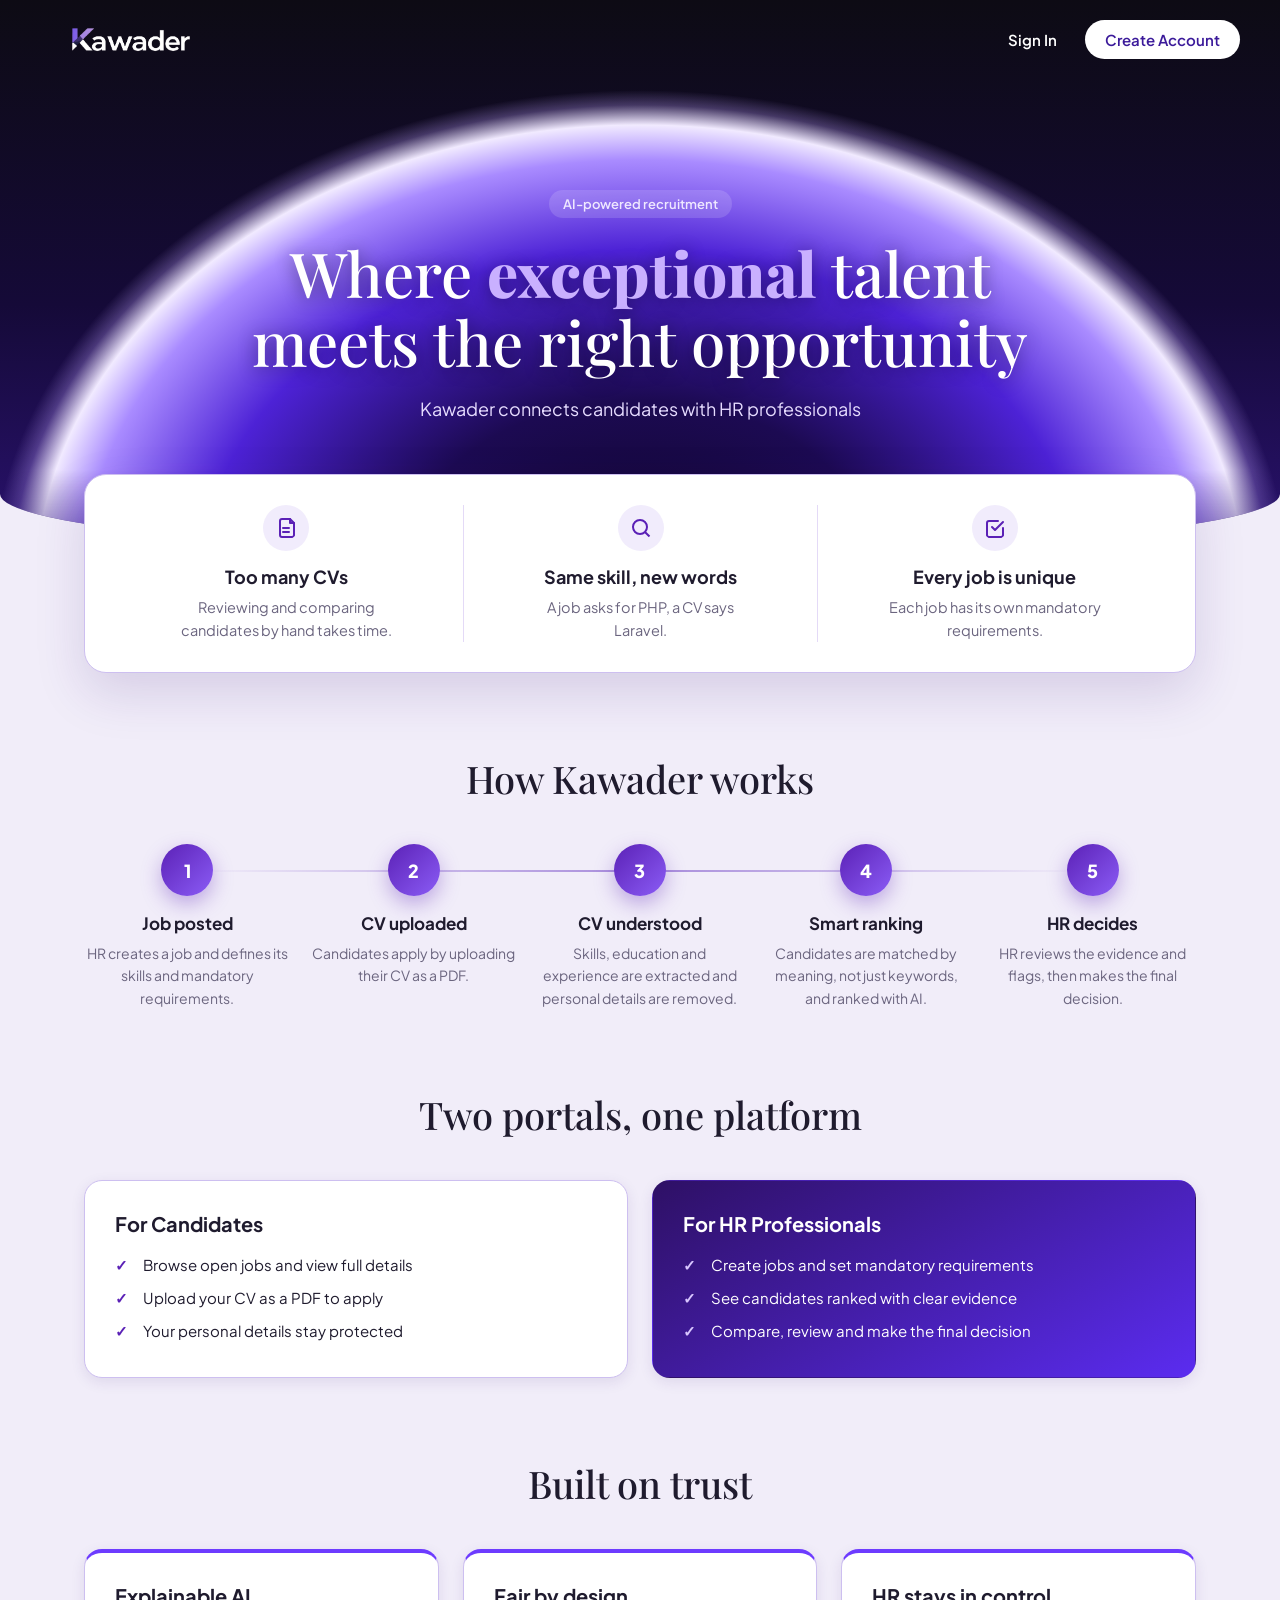
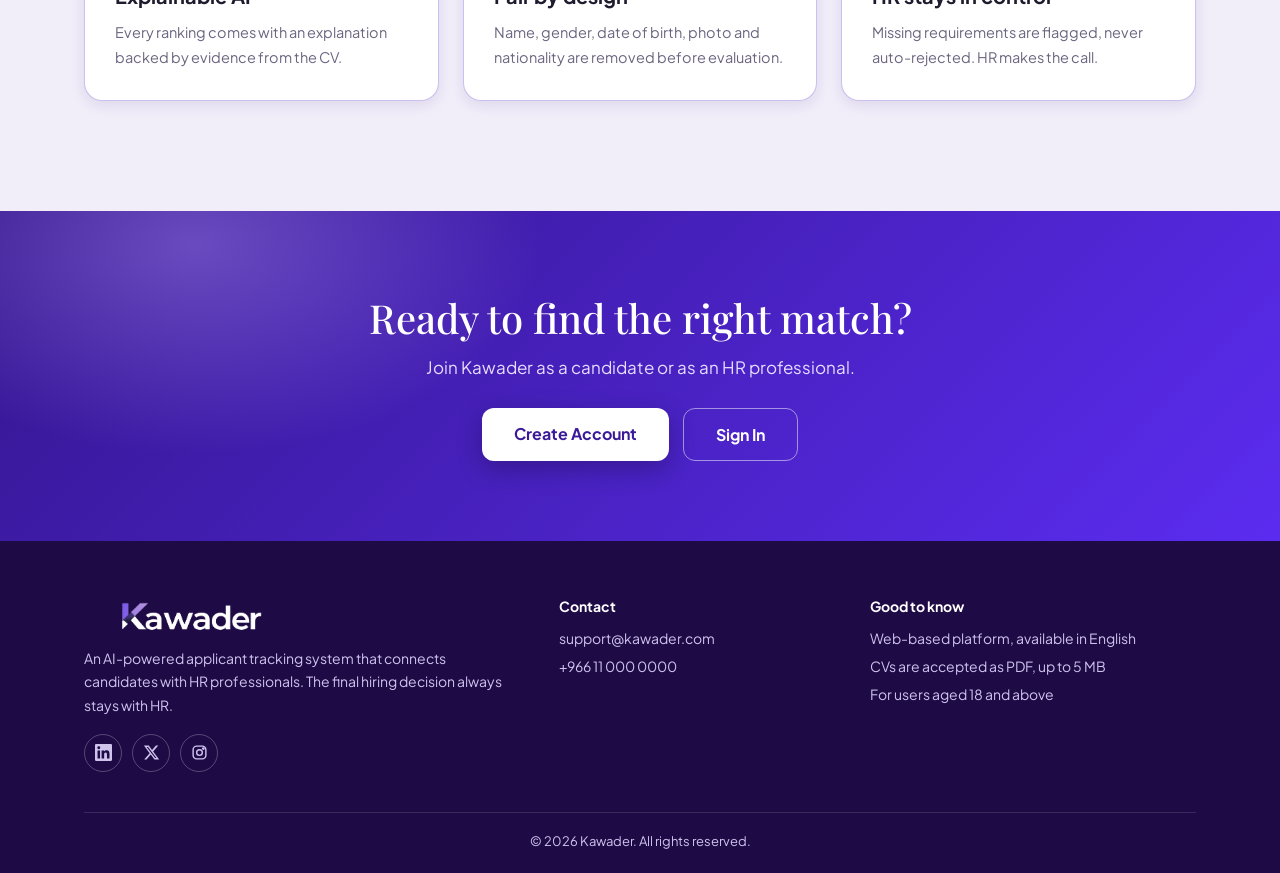
==== commit 24907a4c: "edit" ====
--- a/pages/home.html
+++ b/pages/home.html
@@ -13,15 +13,15 @@
     <div class="home-nav">
       <div class="home-logo-box"><img src="../images/KawaderLogoLight.png" alt="Kawader" class="home-logo"></div>
       <div class="home-top">
-        <a href="signin.html">Sign In</a>
-        <a href="signup.html" class="home-top-btn">Create Account</a>
+        <a href="signin.php">Sign In</a>
+        <a href="signup.php" class="home-top-btn">Create Account</a>
       </div>
     </div>
     <div class="page-hero-glow"></div>
     <div class="container home-hero-content">
       <span class="badge">AI-powered recruitment</span>
       <h1>Where <strong>exceptional</strong> talent meets the right opportunity</h1>
-      <p>Kawader connects candidates with HR professionals: fairer, clearer and more efficient.</p>
+      <p>Kawader connects candidates with HR professionals</p>
     </div>
   </section>
 
@@ -86,8 +86,8 @@
       <h2>Ready to find the right match?</h2>
       <p>Join Kawader as a candidate or as an HR professional.</p>
       <div class="home-cta">
-        <a href="signup.html" class="home-btn home-btn-main">Create Account</a>
-        <a href="signin.html" class="home-btn home-btn-ghost">Sign In</a>
+        <a href="signup.php" class="home-btn home-btn-main">Create Account</a>
+        <a href="signin.php" class="home-btn home-btn-ghost">Sign In</a>
       </div>
     </div>
   </section>
--- a/pages/style.css
+++ b/pages/style.css
@@ -1119,4 +1119,822 @@
 /* ##########################################################
    END OF HOME PAGE STYLES
    Add the styles of your page below this line
-   ########################################################## */+   ########################################################## */
+
+/* =========================================================
+   START: KAWADER AUTH PAGES
+   Sign In + Sign Up
+   ========================================================= */
+/* =========================================================
+   MAIN AUTH PAGE
+   ========================================================= */
+.auth-page {
+  margin: 0;
+  min-height: 100vh;
+  background: #f1edf9;
+}
+/* =========================================================
+   MAIN LAYOUT
+   ========================================================= */
+.auth-layout {
+  min-height: 100vh;
+  display: grid;
+  grid-template-columns: 45% 55%;
+}
+/* =========================================================
+   LEFT VISUAL SECTION
+   Uses the same colors as the Kawader Home Page
+   ========================================================= */
+.auth-visual {
+  position: relative;
+  overflow: hidden;
+  min-height: 100vh;
+  background:
+    linear-gradient(
+      180deg,
+      #0d0b14 0%,
+      #150a38 55%,
+      #2a1270 100%
+    );
+  color: #fff;
+}
+/* =========================================================
+   VISUAL CONTENT
+   ========================================================= */
+.visual-content {
+  position: relative;
+  z-index: 5;
+  min-height: 100vh;
+  box-sizing: border-box;
+  padding: 55px 65px;
+  display: flex;
+  flex-direction: column;
+  justify-content: space-between;
+}
+.auth-logo {
+  width: 150px;
+  height: auto;
+  display: block;
+}
+.visual-text {
+  max-width: 430px;
+  margin-top: auto;
+  margin-bottom: auto;
+}
+.visual-text > span {
+  display: inline-block;
+  margin-bottom: 20px;
+  font-size: 15px;
+  letter-spacing: 0.2px;
+  font-weight: 500;
+  opacity: 1;
+  color: #c9b0ff;
+}
+.visual-text h1 {
+  margin: 0;
+  font-family: "Playfair Display", serif;
+  font-size: clamp(45px, 5vw, 70px);
+  line-height: 1.08;
+  font-weight: 500;
+  letter-spacing: -1px;
+  text-shadow:
+    0 2px 18px rgba(0,0,0,.45);
+}
+.visual-text h1 strong {
+  display: block;
+  color: #c9b0ff;
+  font-weight: 800;
+}
+.visual-text p {
+  max-width: 360px;
+  margin-top: 25px;
+  color: #e6dcff;
+  line-height: 1.7;
+  font-size: 15px;
+}
+.visual-bottom {
+  display: flex;
+  align-items: center;
+  gap: 10px;
+  color: #e6dcff;
+  font-size: 12px;
+}
+.visual-dot {
+  width: 7px;
+  height: 7px;
+  flex-shrink: 0;
+  border-radius: 50%;
+  background:
+    linear-gradient(
+      135deg,
+      #5b21b6,
+      #8b5cf6
+    );
+  box-shadow:
+    0 0 12px rgba(139,92,246,.7);
+}
+/* =========================================================
+   DECORATIVE GLOW CIRCLES
+   Inspired directly by Home Page .home-glow
+   ========================================================= */
+.visual-shape {
+  position: absolute;
+  pointer-events: none;
+  z-index: 1;
+  border-radius: 50%;
+}
+/* TOP RIGHT */
+.shape-one {
+  width: 720px;
+  height: 720px;
+  right: -390px;
+  top: -390px;
+  background:
+    radial-gradient(
+      ellipse closest-side,
+      #0f0628 0%,
+      #1c0a52 38%,
+      #4d22d6 68%,
+      #a98bff 86%,
+      #f1eaff 93%,
+      rgba(190,160,255,.3) 97%,
+      rgba(190,160,255,0) 100%
+    );
+  opacity: .65;
+}
+/* BOTTOM LEFT */
+.shape-two {
+  width: 600px;
+  height: 600px;
+  left: -360px;
+  bottom: -360px;
+  background:
+    radial-gradient(
+      ellipse closest-side,
+      #0f0628 0%,
+      #1c0a52 38%,
+      #4d22d6 68%,
+      #a98bff 86%,
+      #f1eaff 93%,
+      rgba(190,160,255,.3) 97%,
+      rgba(190,160,255,0) 100%
+    );
+  opacity: .48;
+}
+/* =========================================================
+   SUBTLE GEOMETRIC ELEMENT
+   ========================================================= */
+.shape-three {
+  width: 190px;
+  height: 190px;
+  right: 70px;
+  bottom: 80px;
+  transform: rotate(45deg);
+  border: 1px solid rgba(201,176,255,.16);
+  background:
+    rgba(255,255,255,.015);
+}
+/* =========================================================
+   RIGHT FORM SECTION
+   ========================================================= */
+.auth-form-side {
+  min-height: 100vh;
+  display: flex;
+  justify-content: center;
+  align-items: center;
+  padding: 50px;
+  box-sizing: border-box;
+  background: #f1edf9;
+}
+.auth-form-wrapper {
+  width: 100%;
+  max-width: 590px;
+}
+.mobile-logo {
+  display: none;
+}
+/* =========================================================
+   FORM HEADING
+   ========================================================= */
+.form-heading {
+  margin-bottom: 25px;
+}
+.small-title {
+  color: #5b21b6;
+  font-size: 10px;
+  font-weight: 800;
+  letter-spacing: 2px;
+}
+.form-heading h2 {
+  margin: 8px 0 6px;
+  color: #1f1b2e;
+  font-family: "Playfair Display", serif;
+  font-size: 36px;
+  font-weight: 500;
+  letter-spacing: -0.5px;
+}
+.form-heading p {
+  margin: 0;
+  color: #6b657f;
+  font-size: 14px;
+}
+/* =========================================================
+   ROLE SELECTION
+   ========================================================= */
+.role-selection {
+  display: grid;
+  grid-template-columns: 1fr 1fr;
+  gap: 12px;
+  margin-bottom: 25px;
+}
+.role-card {
+  position: relative;
+  display: flex;
+  align-items: center;
+  gap: 12px;
+  padding: 15px;
+  border: 1.5px solid #cdbff0;
+  border-radius: 14px;
+  background: #fff;
+  text-align: left;
+  cursor: pointer;
+  font-family: "Plus Jakarta Sans", sans-serif;
+  transition:
+    transform .2s,
+    border-color .2s,
+    box-shadow .2s,
+    background .2s;
+}
+.role-card:hover {
+  border-color: #8b5cf6;
+  transform: translateY(-2px);
+  box-shadow:
+    0 8px 20px rgba(91,33,182,.10);
+}
+.role-card.selected {
+  border-color: #5b21b6;
+  background: #f1ecfc;
+  box-shadow:
+    0 0 0 2px rgba(91,33,182,.08);
+}
+.role-icon {
+  width: 40px;
+  height: 40px;
+  flex-shrink: 0;
+  display: flex;
+  align-items: center;
+  justify-content: center;
+  border-radius: 11px;
+  background:
+    linear-gradient(
+      135deg,
+      #5b21b6,
+      #8b5cf6
+    );
+  color: #fff;
+  font-size: 11px;
+  font-weight: 800;
+  box-shadow:
+    0 6px 14px rgba(91,33,182,.22);
+}
+.role-icon svg {
+  width: 20px;
+  height: 20px;
+  stroke: currentColor;
+  fill: none;
+  stroke-width: 1.8;
+  stroke-linecap: round;
+  stroke-linejoin: round;
+}
+.role-card strong {
+  display: block;
+  color: #1f1b2e;
+  font-size: 13px;
+}
+.role-card span {
+  display: block;
+  margin-top: 3px;
+  color: #6b657f;
+  font-size: 10px;
+}
+.role-check {
+  position: absolute;
+  right: 12px;
+  top: 10px;
+  opacity: 0;
+  color: #5b21b6;
+  font-size: 14px;
+  font-weight: 800;
+}
+.role-card.selected .role-check {
+  opacity: 1;
+}
+/* =========================================================
+   FORM
+   ========================================================= */
+.signup-form {
+  padding-bottom: 5px;
+}
+.form-section,
+.conditional-fields {
+  transition: .25s ease;
+}
+.conditional-fields {
+  display: none;
+  opacity: 0;
+}
+.conditional-fields.show {
+  display: block;
+  opacity: 1;
+}
+/* =========================================================
+   SECTION LABEL
+   ========================================================= */
+.section-label {
+  display: flex;
+  align-items: center;
+  gap: 9px;
+  margin: 24px 0 15px;
+  color: #1f1b2e;
+  font-size: 12px;
+  font-weight: 700;
+}
+.section-label span {
+  display: flex;
+  align-items: center;
+  justify-content: center;
+  width: 23px;
+  height: 23px;
+  border-radius: 50%;
+  background:
+    linear-gradient(
+      135deg,
+      #5b21b6,
+      #8b5cf6
+    );
+  color: #fff;
+  font-size: 9px;
+  font-weight: 800;
+}
+/* =========================================================
+   FORM ROW
+   ========================================================= */
+.form-row {
+  display: grid;
+  grid-template-columns: 1fr 1fr;
+  gap: 13px;
+}
+.form-group {
+  margin-bottom: 15px;
+}
+.form-group label,
+.file-box label {
+  display: block;
+  margin-bottom: 6px;
+  color: #1f1b2e;
+  font-size: 11px;
+  font-weight: 700;
+}
+.form-group input,
+.form-group select {
+  width: 100%;
+  height: 44px;
+  box-sizing: border-box;
+  padding: 0 13px;
+  border: 1.5px solid #cdbff0;
+  border-radius: 11px;
+  background: #fff;
+  color: #1f1b2e;
+  font-family: "Plus Jakarta Sans", sans-serif;
+  font-size: 12px;
+  outline: none;
+  transition:
+    border-color .2s,
+    box-shadow .2s;
+}
+.form-group input:focus,
+.form-group select:focus {
+  border-color: #5b21b6;
+  box-shadow:
+    0 0 0 3px rgba(91,33,182,.08);
+}
+.form-group input::placeholder {
+  color: #9a94aa;
+}
+/* =========================================================
+   FILE INPUTS
+   ========================================================= */
+.file-box {
+  margin-bottom: 15px;
+}
+.file-box input {
+  width: 100%;
+  height: 44px;
+  box-sizing: border-box;
+  padding: 9px;
+  border: 1.5px dashed #cdbff0;
+  border-radius: 11px;
+  background: #f8f5fd;
+  color: #6b657f;
+  font-size: 10px;
+}
+.file-box input:hover {
+  border-color: #8b5cf6;
+  background: #f1ecfc;
+}
+.file-box small {
+  display: block;
+  margin-top: 4px;
+  color: #6b657f;
+  font-size: 9px;
+}
+/* =========================================================
+   PASSWORD ROW
+   ========================================================= */
+.password-row {
+  display: flex;
+  justify-content: space-between;
+  align-items: center;
+  margin-bottom: 6px;
+}
+.password-row label {
+  margin: 0;
+}
+.password-row a {
+  color: #5b21b6;
+  font-size: 10px;
+  font-weight: 700;
+  text-decoration: none;
+}
+.password-row a:hover {
+  color: #4c1d95;
+  text-decoration: underline;
+}
+/* =========================================================
+   MAIN BUTTON
+   ========================================================= */
+.create-btn {
+  width: 100%;
+  margin-top: 8px;
+  min-height: 48px;
+  padding: 0 17px;
+  display: flex;
+  justify-content: space-between;
+  align-items: center;
+  border: 0;
+  border-radius: 12px;
+  background:
+    linear-gradient(
+      135deg,
+      #5b21b6,
+      #7c3aed
+    );
+  color: #fff;
+  font-family: "Plus Jakarta Sans", sans-serif;
+  font-size: 13px;
+  font-weight: 700;
+  cursor: pointer;
+  box-shadow:
+    0 8px 20px rgba(91,33,182,.20);
+  transition:
+    transform .2s,
+    box-shadow .2s,
+    background .2s;
+}
+.create-btn:hover {
+  background:
+    linear-gradient(
+      135deg,
+      #4c1d95,
+      #6d28d9
+    );
+  transform: translateY(-2px);
+  box-shadow:
+    0 12px 25px rgba(91,33,182,.28);
+}
+/* =========================================================
+   BOTTOM LINKS
+   ========================================================= */
+.signin-link {
+  margin: 20px 0 8px;
+  text-align: center;
+  color: #6b657f;
+  font-size: 11px;
+}
+.signin-link a {
+  color: #5b21b6;
+  font-weight: 700;
+  text-decoration: none;
+}
+.signin-link a:hover {
+  color: #4c1d95;
+  text-decoration: underline;
+}
+.back-link {
+  display: block;
+  text-align: center;
+  color: #6b657f;
+  font-size: 10px;
+  text-decoration: none;
+}
+.back-link:hover {
+  color: #5b21b6;
+}
+/* =========================================================
+   MOBILE
+   ========================================================= */
+@media (max-width: 900px) {
+  .auth-layout {
+    grid-template-columns: 1fr;
+  }
+  .auth-visual {
+    display: none;
+  }
+  .auth-form-side {
+    min-height: 100vh;
+    padding: 35px 20px;
+  }
+  .mobile-logo {
+    display: block;
+    margin-bottom: 35px;
+  }
+  .mobile-logo img {
+    width: 120px;
+    height: auto;
+  }
+}
+@media (max-width: 600px) {
+  .role-selection {
+    grid-template-columns: 1fr;
+  }
+  .form-row {
+    grid-template-columns: 1fr;
+  }
+  .form-heading h2 {
+    font-size: 30px;
+  }
+}
+/* =====================================================
+   PASSWORD STRENGTH
+   ===================================================== */
+.password-strength {
+  display: none;
+  margin-top: 10px;
+}
+.password-strength.show {
+  display: block;
+}
+
+
+.strength-bar {
+    width: 100%;
+    max-width: 100%;
+    height: 6px;
+    margin-top: 8px;
+    background: #e8e2ee;
+    border-radius: 10px;
+    overflow: hidden;
+    box-sizing: border-box;
+}
+
+
+#strengthProgress {
+    width: 0%;
+    height: 100%;
+    max-width: 100%;
+    border-radius: 10px;
+    transition: width 0.3s ease, background 0.3s ease;
+    box-sizing: border-box;
+}
+
+.strength-text {
+  margin-top: 6px;
+  font-size: 10px;
+  font-weight: 700;
+}
+.password-rules {
+  display: none;
+  margin-top: 8px;
+  gap: 4px;
+}
+.password-rules.show {
+  display: grid;
+}
+.password-rules div {
+  font-size: 10px;
+  color: #95899b;
+}
+.password-rules span {
+  display: inline-block;
+  width: 15px;
+  font-weight: 700;
+}
+.password-rules .valid {
+  color: #29965a;
+}
+.password-rules .invalid {
+  color: #95899b;
+}
+#confirmMessage {
+    margin-top: 22px;
+    font-size: 10px;
+    font-weight: 600;
+    position: relative;
+    z-index: 2;
+}
+.location-input {
+  position: relative;
+}
+.location-input input {
+  padding-right: 48px;
+}
+#getLocation {
+  position: absolute;
+  right: 12px;
+  top: 50%;
+  transform: translateY(-50%);
+  width: 32px;
+  height: 32px;
+  border: none;
+  background: transparent;
+  padding: 0;
+  cursor: pointer;
+  color: #6d28d9;
+}
+#getLocation svg {
+  width: 20px;
+  height: 20px;
+  stroke: currentColor;
+  fill: none;
+  stroke-width: 1.8;
+  stroke-linecap: round;
+  stroke-linejoin: round;
+}
+#getLocation:hover {
+  color: #4c1d95;
+}
+/* Date of Birth Field */
+#dob {
+    width: 100%;
+    padding: 12px 14px;
+    border: 1px solid #d8d2e8;
+    border-radius: 10px;
+    background-color: #ffffff;
+    color: #333333;
+    font-family: inherit;
+    font-size: 14px;
+    box-sizing: border-box;
+    cursor: pointer;
+    transition: border-color 0.2s ease, box-shadow 0.2s ease;
+}
+#dob:focus {
+    outline: none;
+    border-color: #7653a6;
+    box-shadow: 0 0 0 3px rgba(118, 83, 166, 0.12);
+}
+/* Kawader Signup Alerts */
+.signup-alert {
+    display: flex;
+    align-items: center;
+    gap: 12px;
+    width: 100%;
+    box-sizing: border-box;
+    padding: 14px 16px;
+    margin: 18px 0 24px;
+    border: 1px solid;
+    border-radius: 12px;
+    font-family: inherit;
+}
+.signup-alert .alert-icon {
+    display: inline-flex;
+    align-items: center;
+    justify-content: center;
+    width: 32px;
+    height: 32px;
+    min-width: 32px;
+    border-radius: 50%;
+    font-size: 16px;
+    font-weight: 700;
+}
+.signup-alert .alert-content {
+    flex: 1;
+    min-width: 0;
+}
+.signup-alert strong {
+    display: block;
+    margin-bottom: 4px;
+    font-size: 14px;
+    line-height: 1.5;
+}
+.signup-alert p {
+    margin: 4px 0 0;
+    font-size: 13px;
+    line-height: 1.6;
+}
+.signup-alert.signup-alert-success {
+    background-color: #e5f6ec;
+    border-color: #a8dfbd;
+    color: #216b43;
+}
+.signup-alert-success .alert-icon {
+    background-color: #c7ecd5;
+    color: #216b43;
+}
+.signup-alert.signup-alert-error {
+    background-color: #fff0f0;
+    border-color: #f0b9bd;
+    color: #a52e3a;
+}
+.signup-alert-error .alert-icon {
+    background-color: #f9d7da;
+    color: #a52e3a;
+}
+
+/* Required fields: show an inline red border without a separate alert. */
+.form-group input.field-invalid,
+.form-group select.field-invalid,
+.location-input input.field-invalid,
+.file-box input.field-invalid {
+    border-color: #e53935 !important;
+    box-shadow: 0 0 0 2px rgba(229, 57, 53, 0.10);
+}
+
+.file-box input.field-invalid {
+    border-style: solid;
+    background-color: #fff5f5;
+}
+
+.form-group input.field-invalid:focus,
+.form-group select.field-invalid:focus,
+.location-input input.field-invalid:focus {
+    border-color: #e53935 !important;
+    box-shadow: 0 0 0 3px rgba(229, 57, 53, 0.12);
+}
+
+
+/* Email verification messages */
+.otp-message {
+    margin: 8px 0 12px;
+    padding: 10px 14px;
+    border-radius: 9px;
+    font-size: 13px;
+    line-height: 1.6;
+    box-sizing: border-box;
+    width: 100%;
+}
+
+/* Error message */
+.otp-message.error {
+    color: #713B46;
+    background: #FFF5F6;
+    border: 1px solid #EAD0D6;
+}
+
+/* Success message */
+.otp-message.success {
+    color: #286B50;
+    background: #F0F8F3;
+    border: 1px solid #CDE5D6;
+}
+
+.otp-container {
+    display: block;
+    width: 100%;
+    margin-bottom: 16px;
+}
+
+.otp-container > .form-group {
+    display: block;
+    width: 100%;
+}
+/* Add space before the Create Account button */
+#signupForm #createBtn {
+    display: block;
+    width: 100%;
+    margin-top: 28px !important;
+    transform: translateY(12px);
+}
+/* Make hidden elements stay hidden */
+#signupForm [hidden] {
+    display: none !important;
+}
+
+/* Space between Send button and verification label */
+#sendOtpBtn {
+    margin-bottom: 12px !important;
+}
+
+/* Incorrect verification code message */
+#otpMessage.error {
+    color: #B42318 !important;
+    background: #FFF1F0 !important;
+    border: 1px solid #FECACA !important;
+}
+
+
+
+/* =========================================================
+   END: KAWADER AUTH PAGES
+   ========================================================= */
+
+
